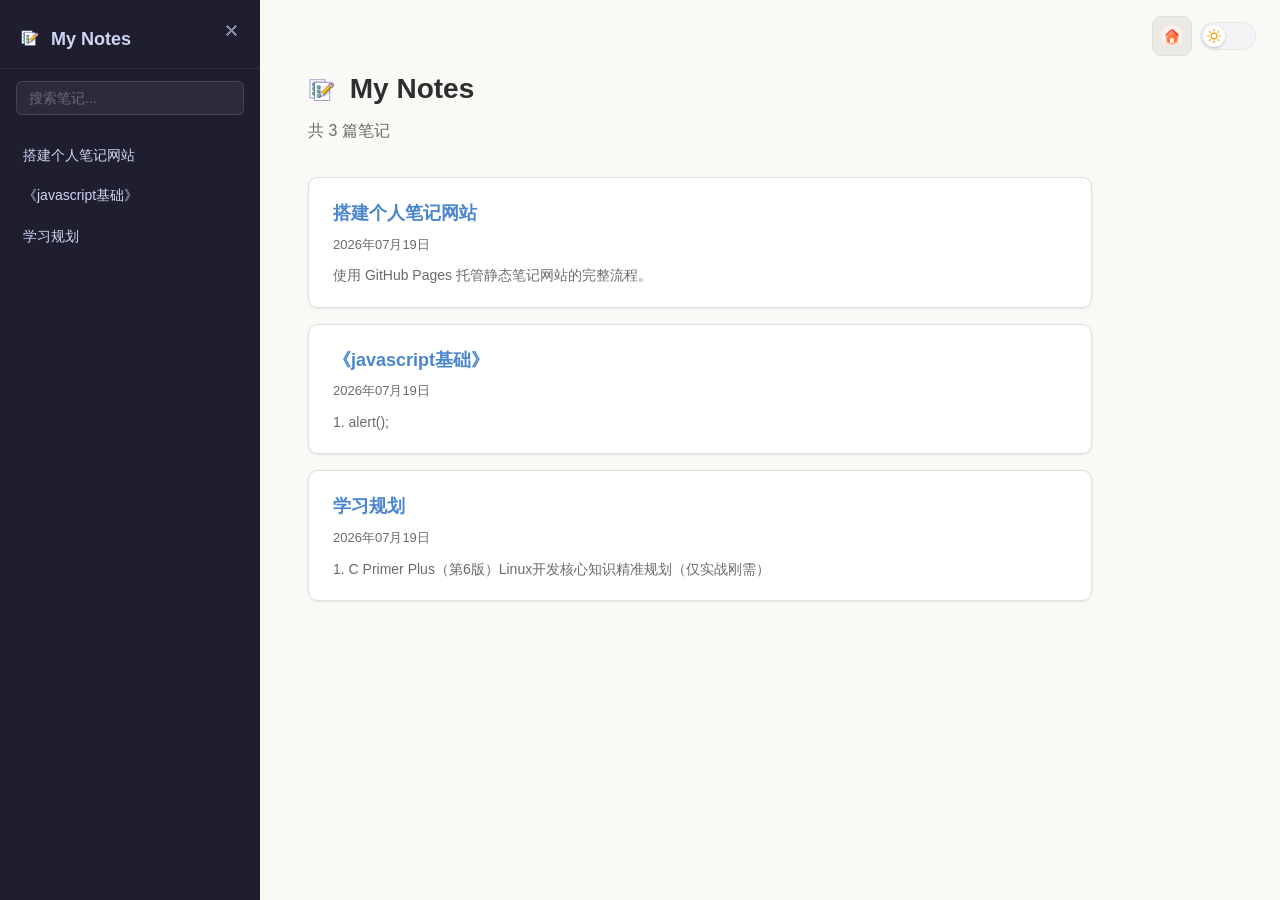
==== home.html @ 1e1c50c2 "deploy: ae44b648e3cba454609b0d08d23c975f3b0b7165" ====
<!DOCTYPE html>
<html lang="zh-CN">
<head>
<meta charset="UTF-8">
<meta name="viewport" content="width=device-width, initial-scale=1.0">
<title>My Notes</title>
<script>
  (function() {
    var theme = localStorage.getItem('notes-theme') || 'light';
    document.documentElement.setAttribute('data-theme', theme);
  })();
</script>
<link rel="icon" type="image/x-icon" href="icon/title.ico">
<link rel="stylesheet" href="style.css">
</head>
<body>
<button class="sidebar-toggle" id="sidebarToggle" title="切换侧边栏">☰</button>
<div class="top-right-btns">
  <a href="index.html" class="home-btn" id="homeBtn" title="返回封面"><img src="icon/homepage.svg" alt="封面"></a>
  <div class="theme-switch" id="themeSwitch" role="switch" aria-checked="false" aria-label="切换日/夜间模式" tabindex="0">
  <div class="theme-switch-track"></div>
  <div class="theme-switch-thumb">
    <img src="icon/sun.svg" alt="日间模式" id="themeIcon">
  </div>
</div>
</div>
<div class="layout" id="mainContent">
  <aside class="sidebar" id="sidebar">
    <div class="sidebar-header">
      <h2><span class="sidebar-brand"><img src="icon/mynote.svg" class="sidebar-logo" alt=""> My Notes</span></h2>
      <button class="sidebar-collapse-btn" id="sidebarCollapseBtn" title="收起侧边栏">✕</button>
    </div>
    <div class="search-box">
      <input type="text" id="search" placeholder="搜索笔记..." autocomplete="off">
    </div>
    <nav>
      <ul class="note-list" id="noteList">
        <li><a href="notes/build-notes-site.html">搭建个人笔记网站</a></li>
<li><a href="notes/《javascript基础》.html">《javascript基础》</a></li>
<li><a href="notes/学习规划.html">学习规划</a></li>
      </ul>
    </nav>
  </aside>
  <div class="sidebar-overlay" id="sidebarOverlay"></div>
  <main class="content">
    <div class="home">
      <h1><img src="icon/mynote.svg" class="home-logo" alt=""> My Notes</h1>
      <p class="subtitle">共 3 篇笔记</p>
      <div class="note-grid" id="noteGrid">
        
      <a href="notes/build-notes-site.html" class="note-card">
        <h3>搭建个人笔记网站</h3>
        <time>2026年07月19日</time>
        <p>使用 GitHub Pages 托管静态笔记网站的完整流程。</p>
      </a>

      <a href="notes/《javascript基础》.html" class="note-card">
        <h3>《javascript基础》</h3>
        <time>2026年07月19日</time>
        <p>1. alert();</p>
      </a>

      <a href="notes/学习规划.html" class="note-card">
        <h3>学习规划</h3>
        <time>2026年07月19日</time>
        <p>1. C Primer Plus（第6版）Linux开发核心知识精准规划（仅实战刚需）</p>
      </a>
      </div>
      
    </div>
  </main>
</div>
<script src="app.js"></script>
</body>
</html>
---- style.css ----
/* ── 变量：日间模式 ──────────────────────────────── */
:root {
  --bg: #faf9f6;
  --sidebar-bg: #1e1e2e;
  --sidebar-text: #cdd6f4;
  --sidebar-hover: #313244;
  --sidebar-active: #45475a;
  --text: #2e2e2e;
  --text-muted: #6b6b6b;
  --accent: #4a86cf;
  --border: #e0e0e0;
  --card-bg: #ffffff;
  --card-shadow: 0 1px 3px rgba(0,0,0,0.08);
  --code-bg: #f0f0f0;
  --blockquote-border: #4a86cf;
  --blockquote-bg: rgba(74,134,207,0.05);
  --table-stripe: #fafafa;
  --table-header-bg: #f5f5f5;
  --toggle-bg: rgba(0,0,0,0.06);
  --toggle-text: #333;
}

/* ── 夜间模式 ────────────────────────────────────── */
[data-theme="dark"] {
  --bg: #1a1a2e;
  --sidebar-bg: #0f0f1a;
  --sidebar-text: #cdd6f4;
  --sidebar-hover: #1e1e30;
  --sidebar-active: #2a2a40;
  --text: #e0e0e0;
  --text-muted: #999;
  --accent: #7aa2f7;
  --border: #333;
  --card-bg: #22223a;
  --card-shadow: 0 1px 3px rgba(0,0,0,0.3);
  --code-bg: #2a2a3e;
  --blockquote-border: #7aa2f7;
  --blockquote-bg: rgba(122,162,247,0.08);
  --table-stripe: #2a2a3e;
  --table-header-bg: #2a2a3e;
  --toggle-bg: rgba(255,255,255,0.08);
  --toggle-text: #ddd;
}

/* ── Reset & Base ────────────────────────────────── */
*, *::before, *::after { box-sizing: border-box; margin: 0; padding: 0; }

body {
  font-family: -apple-system, BlinkMacSystemFont, "Segoe UI", "Noto Sans SC", sans-serif;
  background: var(--bg);
  color: var(--text);
  line-height: 1.75;
  font-size: 16px;
  transition: background 0.3s, color 0.3s;
  opacity: 0;
  animation: pageIn 0.35s ease both;
}
@keyframes pageIn {
  from { opacity: 0; }
  to   { opacity: 1; }
}
body.page-out {
  animation: pageOut 0.2s ease forwards;
}
@keyframes pageOut {
  from { opacity: 1; }
  to   { opacity: 0; }
}


a { color: var(--accent); text-decoration: none; }
a:hover { text-decoration: underline; }

/* ── 右上角按钮组 ─────────────────────────────────── */
.top-right-btns {
  position: fixed;
  top: 16px;
  right: 24px;
  z-index: 100;
  display: flex;
  gap: 8px;
  align-items: center;
}

.home-btn {
  background: var(--toggle-bg);
  color: var(--text);
  border: 1px solid var(--border);
  border-radius: 8px;
  width: 40px;
  height: 40px;
  cursor: pointer;
  display: flex;
  align-items: center;
  justify-content: center;
  text-decoration: none;
  transition: background 0.2s, color 0.2s;
  padding: 10px;
}
.home-btn:hover { background: var(--card-bg); }
.home-btn img {
  width: 20px;
  height: 20px;
  display: block;
}

/* ── 主题切换开关 ────────────────────────────────── */
.theme-switch {
  position: relative;
  display: inline-block;
  width: 56px;
  height: 28px;
  cursor: pointer;
  user-select: none;
  -webkit-tap-highlight-color: transparent;
  flex-shrink: 0;
}

.theme-switch-track {
  position: absolute;
  inset: 0;
  border-radius: 28px;
  background: #f3f4f6;
  transition: background 0.3s ease;
  box-shadow: inset 0 0 0 1px rgba(0,0,0,0.06);
}

[data-theme="dark"] .theme-switch-track {
  background: #2c2c34;
  box-shadow: inset 0 0 0 1px rgba(255,255,255,0.08);
}

.theme-switch-thumb {
  position: absolute;
  top: 3px;
  left: 3px;
  width: 22px;
  height: 22px;
  border-radius: 50%;
  background: #ffffff;
  display: flex;
  align-items: center;
  justify-content: center;
  transition: transform 0.3s cubic-bezier(0.4, 0, 0.2, 1);
  box-shadow: 0 1px 3px rgba(0,0,0,0.18), 0 1px 2px rgba(0,0,0,0.06);
}

[data-theme="dark"] .theme-switch-thumb {
  background: #fafafa;
  transform: translateX(28px);
  box-shadow: 0 1px 3px rgba(0,0,0,0.35), 0 1px 2px rgba(0,0,0,0.12);
}

.theme-switch-thumb img {
  width: 14px;
  height: 14px;
  display: block;
  pointer-events: none;
}

/* ── 侧边栏切换按钮 ──────────────────────────────── */
/* ── 侧边栏折叠按钮 ──────────────────────────────── */
.sidebar-toggle {
  position: fixed;
  top: 16px;
  left: 16px;
  z-index: 100;
  background: var(--toggle-bg);
  color: var(--toggle-text);
  border: 1px solid var(--border);
  border-radius: 8px;
  width: 40px;
  height: 40px;
  font-size: 18px;
  cursor: pointer;
  display: none;
  align-items: center;
  justify-content: center;
  transition: background 0.2s, opacity 0.2s;
}
.sidebar-toggle:hover { background: var(--card-bg); }

/* 收起状态下，左上角显示汉堡呼出按钮 */
body.sidebar-collapsed .sidebar-toggle { display: flex; }
body.sidebar-open .sidebar-toggle { display: flex; }

/* ── 侧边栏内部关闭按钮 ──────────────────────────── */
.sidebar-collapse-btn {
  position: absolute;
  top: 18px;
  right: 14px;
  background: none;
  border: none;
  color: var(--sidebar-text);
  font-size: 16px;
  cursor: pointer;
  width: 28px;
  height: 28px;
  display: flex;
  align-items: center;
  justify-content: center;
  border-radius: 6px;
  opacity: 0.6;
  transition: opacity 0.15s, background 0.15s;
}
.sidebar-collapse-btn:hover {
  opacity: 1;
  background: var(--sidebar-hover);
}

.sidebar-header {
  position: relative;
  padding: 24px 40px 12px 20px;
}
/* ── 侧边栏返回按钮 ──────────────────────────────── */
.sidebar-back {
  display: inline;
  background: none;
  color: var(--sidebar-text);
  border: none;
  font-size: 16px;
  font-family: inherit;
  cursor: pointer;
  padding: 0 2px;
  margin-right: 2px;
  opacity: 0.6;
  transition: opacity 0.15s;
  vertical-align: baseline;
}
.sidebar-back:hover { opacity: 1; }
.sidebar-back.done {
  opacity: 0.25;
  cursor: default;
  pointer-events: none;
}
.sidebar-back img {
  width: 16px;
  height: 16px;
  vertical-align: middle;
  filter: invert(1); 
}

/* 移动端始终用页面风格 */
@media (max-width: 768px) {
  .sidebar-toggle {
    background: var(--toggle-bg);
    color: var(--toggle-text);
    border: 1px solid var(--border);
  }
  .sidebar-toggle:hover { background: var(--card-bg); }
}

/* ── Layout ──────────────────────────────────────── */
.layout { display: flex; min-height: 100vh; }

/* ── 侧边栏 ──────────────────────────────────────── */
.sidebar {
  width: 260px;
  min-width: 260px;
  background: var(--sidebar-bg);
  color: var(--sidebar-text);
  display: flex;
  flex-direction: column;
  position: fixed;
  top: 0; left: 0; bottom: 0;
  overflow-y: auto;
  z-index: 50;
  transition: transform 0.3s ease;
}

.sidebar-header { position: relative; padding: 24px 40px 12px 20px; border-bottom: 1px solid rgba(255,255,255,0.08); }
.sidebar-header h2 { font-size: 18px; font-weight: 600; }
.sidebar-header a { color: var(--sidebar-text); }
.sidebar-brand { color: var(--sidebar-text); cursor: default; }
/* ── 侧边栏 Logo ────────────────────────────────── */
.sidebar-logo {
  width: 20px;
  height: 20px;
  vertical-align: -3px;
  margin-right: 6px;
}
.home-logo {
  width: 28px;
  height: 28px;
  vertical-align: -6px;
  margin-right: 6px;
}

.search-box { padding: 12px 16px; }
.search-box input {
  width: 100%;
  padding: 8px 12px;
  border: 1px solid rgba(255,255,255,0.12);
  border-radius: 6px;
  background: rgba(255,255,255,0.06);
  color: var(--sidebar-text);
  font-size: 14px;
  outline: none;
  transition: border-color 0.2s;
}
.search-box input:focus { border-color: var(--accent); }
.search-box input::placeholder { color: rgba(255,255,255,0.3); }

.sidebar nav { flex: 1; overflow-y: auto; padding: 8px 0; }

.note-list { list-style: none; }
.note-list li a {
  display: block;
  padding: 8px 20px;
  font-size: 14px;
  color: var(--sidebar-text);
  transition: background 0.15s;
  border-left: 3px solid transparent;
  white-space: nowrap;
  overflow: hidden;
  text-overflow: ellipsis;
}
.note-list li a:hover { background: var(--sidebar-hover); text-decoration: none; }
.note-list li a.active {
  background: var(--sidebar-active);
  border-left-color: var(--accent);
}

/* ── 侧边栏分区 ──────────────────────────────────── */
.sidebar-section { padding: 0 16px 16px; overflow-y: auto; flex: 1; }

.toc-title {
  font-size: 13px;
  font-weight: 600;
  color: rgba(255,255,255,0.45);
  text-transform: uppercase;
  letter-spacing: 0.5px;
  margin: 16px 4px 10px;
}

/* 侧边栏 TOC 列表 */
.toc-list {
  list-style: none;
  padding: 0;
  margin: 0;
}
.toc-item {
  list-style: none;
}
.toc-link {
  display: block;
  padding: 4px 8px;
  font-size: 13px;
  color: var(--sidebar-text);
  opacity: 0.75;
  text-decoration: none;
  border-radius: 4px;
  transition: background 0.15s, opacity 0.15s, border-color 0.15s, padding-left 0.15s;
}
.toc-link:hover {
  opacity: 1;
  background: var(--sidebar-hover);
  text-decoration: none;
}
/* 高亮当前阅读位置 */
.toc-link.active {
  background: var(--sidebar-active);
  opacity: 1;
  font-weight: 600;
  border-left: 3px solid var(--accent);
  padding-left: 5px;
  box-shadow: inset 0 0 0 1px rgba(255,255,255,0.05);
}
/* TOC 缩进 */
.toc-lv2 { padding-left: 12px; }
.toc-lv3 { padding-left: 24px; }
.toc-lv4 { padding-left: 36px; }
.toc-lv5 { padding-left: 48px; }
.toc-lv6 { padding-left: 60px; }


.sidebar-footer {
  padding: 16px 20px;
  font-size: 12px;
  opacity: 0.5;
  border-top: 1px solid rgba(255,255,255,0.08);
}
.sidebar-footer code {
  background: rgba(255,255,255,0.08);
  padding: 1px 5px;
  border-radius: 3px;
  font-size: 11px;
}

/* ── 侧边栏遮罩 ──────────────────────────────────── */
.sidebar-overlay {
  display: none;
  position: fixed;
  inset: 0;
  background: rgba(0,0,0,0.4);
  z-index: 45;
}

/* ── 侧边栏折叠状态 ──────────────────────────────── */
body.sidebar-collapsed .sidebar {
  transform: translateX(-100%);
}
body.sidebar-collapsed .sidebar-overlay { display: none; }
body.sidebar-collapsed .sidebar-toggle { display: flex; }

/* 大屏下始终显示切换按钮，方便折叠 */


/* ── 内容区 ──────────────────────────────────────── */
.content {
  margin-left: 260px;
  flex: 1;
  padding: 40px 48px;
  padding-top: 64px;
  max-width: 880px;
  transition: margin-left 0.3s ease;
}
body.sidebar-collapsed .content { margin-left: 0; }
body.sidebar-collapsed .layout { padding-left: 0; }

/* ── 首页 ────────────────────────────────────────── */
.home h1 { font-size: 28px; margin-bottom: 4px; }
.subtitle { color: var(--text-muted); margin-bottom: 32px; }

.empty { text-align: center; color: var(--text-muted); padding: 60px 0; }
.empty code { background: var(--code-bg); padding: 2px 6px; border-radius: 3px; font-size: 14px; }

.note-grid { display: flex; flex-direction: column; gap: 16px; }

.note-card {
  display: block;
  background: var(--card-bg);
  border: 1px solid var(--border);
  border-radius: 10px;
  padding: 20px 24px;
  color: var(--text);
  box-shadow: var(--card-shadow);
  transition: box-shadow 0.2s, transform 0.15s, background 0.3s;
}
.note-card:hover {
  box-shadow: 0 4px 14px rgba(0,0,0,0.12);
  transform: translateY(-1px);
  text-decoration: none;
}
.note-card h3 { font-size: 18px; margin-bottom: 4px; color: var(--accent); }
.note-card time { font-size: 13px; color: var(--text-muted); display: block; margin-bottom: 8px; }
.note-card p {
  font-size: 14px;
  color: var(--text-muted);
  line-height: 1.6;
  display: -webkit-box;
  -webkit-line-clamp: 2;
  -webkit-box-orient: vertical;
  overflow: hidden;
}

/* ── 笔记正文 ────────────────────────────────────── */
.note h1 { font-size: 28px; margin-bottom: 32px; padding-bottom: 12px; border-bottom: 2px solid var(--border); }

.note-body h2 { font-size: 22px; margin: 36px 0 14px; }
.note-body h3 { font-size: 18px; margin: 28px 0 10px; }
.note-body h4, .note-body h5, .note-body h6 { margin: 24px 0 8px; }

.note-body p { margin-bottom: 16px; }

.note-body ul {
  list-style: none;
  padding-left: 0;
}
.note-body ol {
  padding-left: 24px;  /* 有序列表保留编号和缩进 */
}
.note-body li {
  margin-bottom: 4px;
}
.note-body code {
  background: var(--code-bg);
  padding: 2px 6px;
  border-radius: 4px;
  font-size: 0.9em;
  font-family: "SF Mono", "Fira Code", "Consolas", monospace;
}

.note-body pre {
  background: #1e1e2e;
  color: #cdd6f4;
  padding: 20px 24px;
  border-radius: 10px;
  overflow-x: auto;
  margin-bottom: 20px;
  font-size: 14px;
  line-height: 1.6;
}
.note-body pre code {
  background: none;
  padding: 0;
  color: inherit;
  font-size: inherit;
}

.note-body blockquote {
  border-left: 4px solid var(--blockquote-border);
  padding: 8px 20px;
  margin: 0 0 20px;
  background: var(--blockquote-bg);
  border-radius: 0 8px 8px 0;
  color: var(--text-muted);
}

.note-body hr { border: none; border-top: 1px solid var(--border); margin: 32px 0; }

.note-body img { max-width: 100%; border-radius: 8px; margin: 16px 0; }

.note-body a { text-decoration: underline; text-underline-offset: 2px; }

.note-body strong { font-weight: 600; }

.note-body table {
  width: 100%;
  border-collapse: collapse;
  margin-bottom: 20px;
  font-size: 14px;
}
.note-body th, .note-body td {
  padding: 10px 14px;
  border: 1px solid var(--border);
  text-align: left;
}
.note-body th { background: var(--table-header-bg); font-weight: 600; }
.note-body tr:nth-child(even) td { background: var(--table-stripe); }

/* ── 响应式 ──────────────────────────────────────── */
@media (max-width: 768px) {
  .sidebar {
    transform: translateX(-100%);
    box-shadow: 2px 0 12px rgba(0,0,0,0.3);
  }
  body.sidebar-open .sidebar { transform: translateX(0); }
  body.sidebar-open .sidebar-overlay { display: block; }
  .sidebar-toggle { display: flex; }
  .content {
    margin-left: 0;
    padding: 20px 16px;
    padding-top: 56px;
    max-width: 100%;
  }
  body.sidebar-collapsed .content { margin-left: 0; }
body.sidebar-collapsed .layout { padding-left: 0; }
}


/* ── 封面 ────────────────────────────────────────── */
.cover {
  position: fixed;
  top: 0; left: 0; right: 0; bottom: 0;
  z-index: 200;
  background: #1a1a2e url('fengmian.png') center/cover no-repeat;
  display: flex;
  align-items: center;
  justify-content: center;
  transition: opacity 0.5s ease, visibility 0.5s ease;
}
/* ???????? */
.cover::before,
.cover::after {
  content: '';
  position: absolute;
  top: 0; bottom: 0;
  width: 15%;
  z-index: 199;
  pointer-events: none;
}
.cover::before {
  left: 0;
  background: linear-gradient(to right, #1a1a2e 0%, transparent 100%);
}
.cover::after {
  right: 0;
  background: linear-gradient(to left, #1a1a2e 0%, transparent 100%);
}

/* ── 封面 Hero ─────────────────────────────────── */
.cover-hero {
  position: relative;
  z-index: 220;
  text-align: center;
  padding: 0 24px;
}
/* ????????? */
.cover-bubble {
  display: inline-block;
  padding: 28px 44px;
  background: rgba(255,255,255,0.01);
  backdrop-filter: blur(5px);
  -webkit-backdrop-filter: blur(20px);
  border: 1px solid rgba(255,255,255,0.2);
  border-radius: 20px;
  box-shadow: 0 8px 32px rgba(0,0,0,0.2);
  opacity: 0;
  transform: translateY(16px);
  animation: bubbleIn 0.6s cubic-bezier(0.16, 1, 0.3, 1) forwards,
             bubbleFloat 4s ease-in-out 1.5s infinite;
}
@keyframes bubbleFloat {
  0%, 100% { transform: translateY(0); }
  50% { transform: translateY(-8px); }
}
@keyframes bubbleIn {
  from { opacity: 0; transform: translateY(16px); }
  to   { opacity: 1; transform: translateY(0); }
}

/* ── 渐变标题 ──────────────────────────────────── */
.cover-title {
  margin: 0;
  font-size: clamp(28px, 5vw, 48px);
  font-weight: 800;
  line-height: 1.4;
  letter-spacing: 6px;
  font-family: "Noto Serif SC", "STSong", "SimSun", "Songti SC", serif;
  color: #f5d76e;
  text-shadow: 0 2px 12px rgba(245,215,110,0.3);
  animation: titleGlow 3s ease-in-out 1.5s infinite;
}
@keyframes titleGlow {
  0%, 100% { text-shadow: 0 2px 12px rgba(245,215,110,0.3); }
  50% { text-shadow: 0 2px 24px rgba(245,215,110,0.6), 0 0 40px rgba(245,215,110,0.2); }
}
.cover-title-text {
  color: #f5d76e;
}
.cover-title-char {
  display: inline-block;
  opacity: 0;
  color: inherit;
  font-family: inherit;
  animation: charPop 0.35s cubic-bezier(0.16, 1, 0.3, 1) forwards;
}
@keyframes charPop {
  0%   { opacity: 0; transform: translateY(12px) scale(0.6); }
  100% { opacity: 1; transform: translateY(0) scale(1); }
}
.cover-star-emoji {
  display: inline-block;
  opacity: 0;
  font-size: 0.85em;
  animation: starBlink 0.4s ease forwards;
  animation-delay: var(--star-delay, 1.5s);
}
@keyframes starBlink {
  0%, 50% { opacity: 0; transform: scale(0.3); }
  70% { opacity: 1; transform: scale(1.3); }
  100% { opacity: 1; transform: scale(1); }
}

/* ── 副标题 ────────────────────────────────────── */


/* ── 按钮区 ────────────────────────────────────── */
.cover-actions {
  display: flex;
  gap: 12px;
  justify-content: center;
  flex-wrap: wrap;
  margin-top: 36px;
}
.cover-btn {
  display: inline-flex;
  align-items: center;
  gap: 8px;
  padding: 14px 42px;
  font-size: clamp(14px, 2.5vw, 17px);
  font-family: inherit;
  color: #1a1a2e;
  background: linear-gradient(135deg, #f5d76e, #f0a060);
  border: none;
  border-radius: 28px;
  cursor: pointer;
  letter-spacing: 2px;
  font-weight: 600;
  transition: all 0.3s cubic-bezier(0.16, 1, 0.3, 1);
  box-shadow: 0 4px 24px rgba(240,192,64,0.35);
  position: relative;
}
.cover-btn::after {
  content: "→";
  font-size: 1.2em;
  transition: transform 0.3s ease;
}
.cover-btn:hover {
  transform: translateY(-3px);
  box-shadow: 0 8px 36px rgba(240,192,64,0.5);
}
.cover-btn:hover::after {
  transform: translateX(4px);
}

/* ── 封面星星容器 ──────────────────────────────── */
.cover-stars {
  position: absolute;
  inset: 0;
  z-index: 205;
  pointer-events: none;
  overflow: hidden;
}

/* ── 流星 ──────────────────────────────────────── */
.cover-star {
  position: absolute;
  width: 3px;
  height: 3px;
  background: #fff;
  border-radius: 50%;
  box-shadow: 0 0 8px 3px rgba(255,240,180,0.8);
  animation: shoot var(--dur, 1.5s) ease-out forwards;
  pointer-events: none;
}
.cover-star::after {
  content: '';
  position: absolute;
  top: 50%;
  left: 0;
  width: 100px;
  height: 2px;
  background: linear-gradient(to right, rgba(255,240,180,0.9), transparent 70%);
  transform: translateY(-50%) rotate(-40deg);
  transform-origin: left center;
}
@keyframes shoot {
  0%   { transform: translate(0, 0) scale(1); opacity: 1; }
  100% { transform: translate(-130vw, 80vh) scale(0.1); opacity: 0; }
}
.cover-overlay {
  position: absolute;
  inset: 0;
  background: rgba(0,0,0,0.35);
  pointer-events: none;
}
.cover-hidden {
  opacity: 0;
  visibility: hidden;
  pointer-events: none;
  transition: opacity 0.5s ease, visibility 0.5s ease;
}
/* ???????????????? */
#mainContent.cover-active {
  opacity: 0;
  visibility: hidden;
}

/* --- ?????? --- */
.cover-scroll-hint {
  position: absolute;
  bottom: 36px;
  left: 50%;
  transform: translateX(-50%);
  z-index: 210;
  cursor: pointer;
  animation: bounceDown 2s ease-in-out infinite;
  opacity: 0.55;
  transition: opacity 0.3s;
}
.cover-scroll-hint:hover { opacity: 0.9; }
.cover-scroll-hint svg {
  width: 32px;
  height: 32px;
}
@keyframes bounceDown {
  0%, 100% { transform: translateX(-50%) translateY(0); }
  50% { transform: translateX(-50%) translateY(10px); }
}
@media (max-width: 768px) {
  .cover-btn { padding: 12px 36px; font-size: 16px; }
}
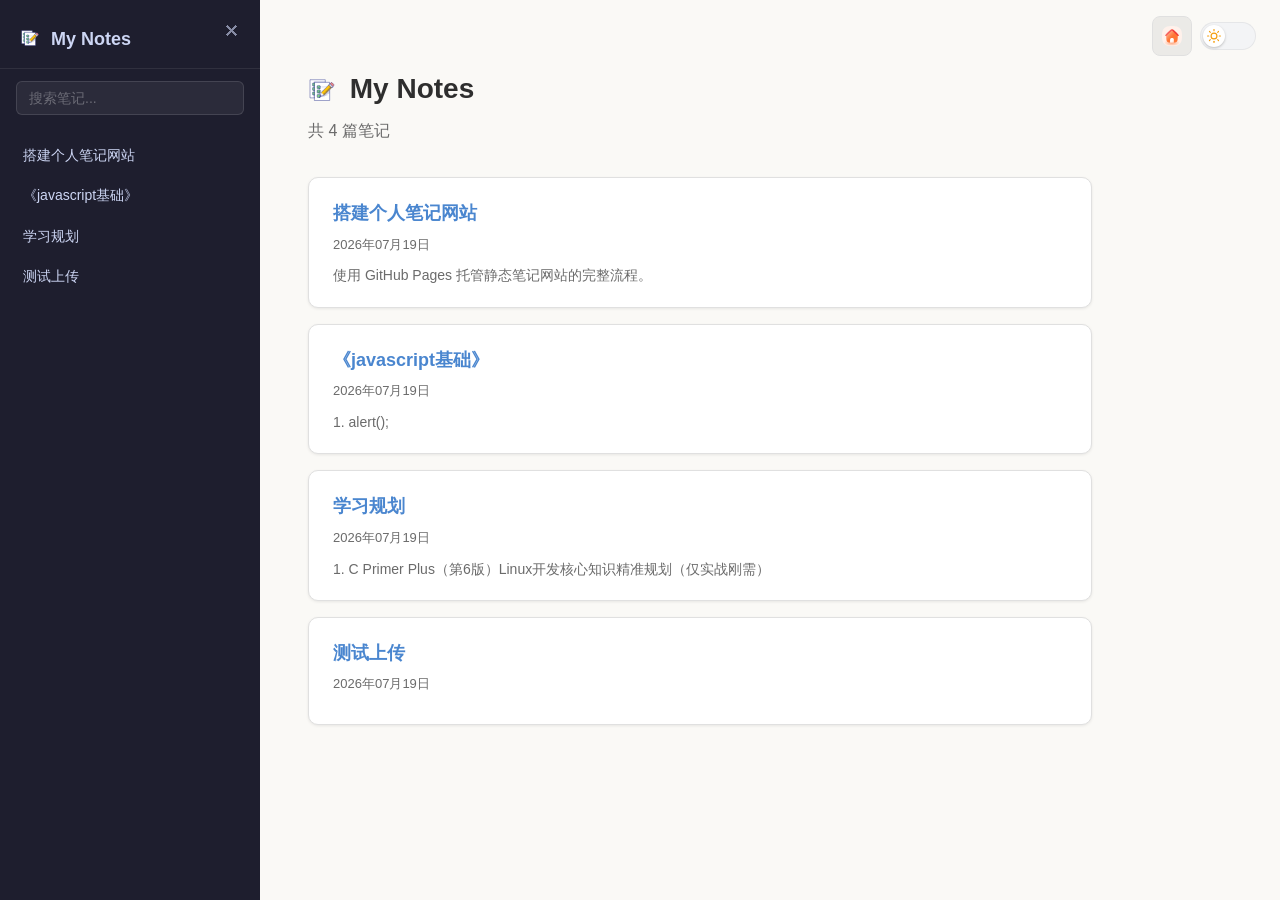
==== commit 06357ba5: "deploy: 1888facfd4ef99cb9d2b2d2e7515f7409aae0f0f" ====
--- a/home.html
+++ b/home.html
@@ -38,6 +38,7 @@
         <li><a href="notes/build-notes-site.html">搭建个人笔记网站</a></li>
 <li><a href="notes/《javascript基础》.html">《javascript基础》</a></li>
 <li><a href="notes/学习规划.html">学习规划</a></li>
+<li><a href="notes/测试上传.html">测试上传</a></li>
       </ul>
     </nav>
   </aside>
@@ -45,7 +46,7 @@
   <main class="content">
     <div class="home">
       <h1><img src="icon/mynote.svg" class="home-logo" alt=""> My Notes</h1>
-      <p class="subtitle">共 3 篇笔记</p>
+      <p class="subtitle">共 4 篇笔记</p>
       <div class="note-grid" id="noteGrid">
         
       <a href="notes/build-notes-site.html" class="note-card">
@@ -65,6 +66,12 @@
         <time>2026年07月19日</time>
         <p>1. C Primer Plus（第6版）Linux开发核心知识精准规划（仅实战刚需）</p>
       </a>
+
+      <a href="notes/测试上传.html" class="note-card">
+        <h3>测试上传</h3>
+        <time>2026年07月19日</time>
+        <p></p>
+      </a>
       </div>
       
     </div>
